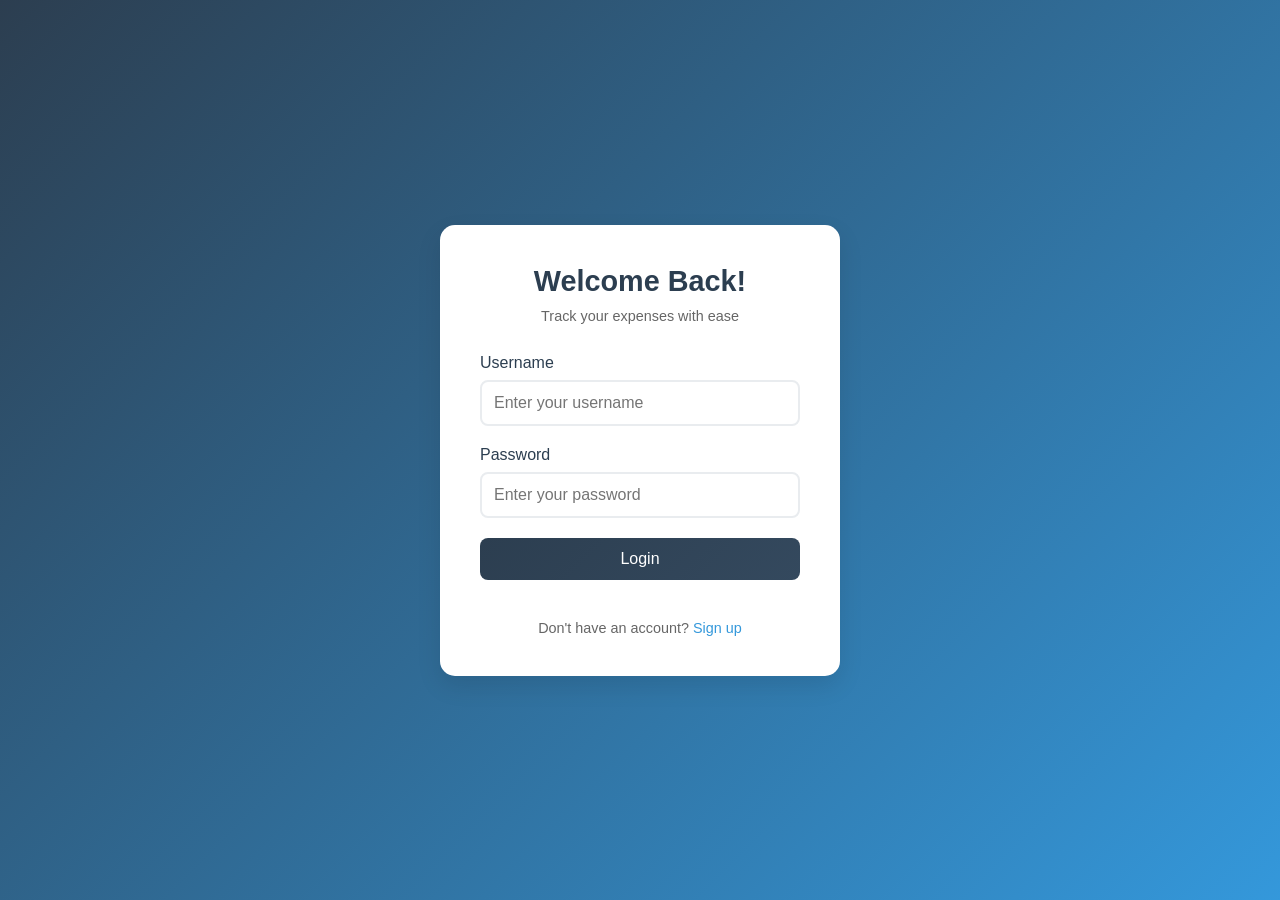
==== about.html @ 7dda6238 "initial commit" ====
<!DOCTYPE html>
<html lang="en">
<head>
    <meta charset="UTF-8">
    <meta name="viewport" content="width=device-width, initial-scale=1.0">
    <title>About - Expense Tracker</title>
    <link rel="stylesheet" href="css/style.css">
    <script src="js/check-auth.js"></script>
</head>
<body>
    <nav class="navbar">
        <div class="nav-container">
            <h2>Expense Tracker</h2>
            <ul class="nav-links">
                <li><a href="index.html"><button>Transactions</button></a></li>
                <li><a href="dashboard.html"><button>Dashboard</button></a></li>
                <li><a href="about.html" class="active"><button>About</button></a></li>
                <li><button onclick="logout()" class="logout-btn">Logout</button></li>
            </ul>
        </div>
        <div class="user-info">Welcome, <span id="username"></span></div>
    </nav>

    <div class="container">
        <h1>About This App</h1>
        <p>This Personal Expense Tracker is a lightweight, client-side app for tracking income and expenses.
           It stores data in your browser's Local Storage and provides a dashboard with charts and budget tracking.</p>
        <h3>Features</h3>
        <ul>
            <li>Add income and expense transactions with category, date and notes.</li>
            <li>View your balance, total income and expenses.</li>
            <li>Dashboard with charts for category breakdown and trends.</li>
            <li>Set a monthly budget and track progress.</li>
        </ul>
        <p>If you'd like additional features (export, sync, multi-user), tell me what you'd prefer and I can add them.</p>
    </div>
    <script>document.getElementById('username').textContent = sessionStorage.getItem('currentUser');</script>
</body>
</html>
---- css/style.css ----
* {
    margin: 0;
    padding: 0;
    box-sizing: border-box;
}

body {
    font-family: Arial, sans-serif;
    background-color: #f7f7f7;
    min-height: 100vh;
    margin: 0;
    padding: 0;
}

/* Navbar styles (transaction page) */
.navbar {
    background-color: #2c3e50;
    padding: 12px 0;
}

.nav-container {
    max-width: 1100px;
    margin: 0 auto;
    display: flex;
    justify-content: space-between;
    align-items: center;
    padding: 0 20px;
    gap: 20px;
}

.nav-container h2 {
    color: #fff;
    font-size: 1.1rem;
    margin: 0;
}

.nav-links {
    list-style: none;
    display: flex;
    gap: 12px;
    margin: 0;
    padding: 0;
    align-items: center;
}

.nav-links li {
    display: inline-block;
}

.nav-links a {
    text-decoration: none;
}

.nav-links a button {
    background: linear-gradient(180deg, #ffffff11, #ffffff06);
    color: #fff;
    border: 1px solid rgba(255,255,255,0.12);
    padding: 8px 14px;
    border-radius: 8px;
    cursor: pointer;
    font-weight: 600;
    letter-spacing: 0.2px;
    box-shadow: 0 2px 6px rgba(0,0,0,0.12);
    transition: transform 0.12s ease, background-color 0.12s ease, opacity 0.12s ease;
}

.nav-links a button:hover,
.nav-links .logout-btn:hover {
    transform: translateY(-2px);
    opacity: 0.95;
}

.logout-btn {
    background: linear-gradient(180deg, #e74c3c22, #e74c3c11);
    color: #fff;
    border: 1px solid rgba(231, 76, 60, 0.3);
    padding: 8px 14px;
    border-radius: 8px;
    cursor: pointer;
    font-weight: 600;
    letter-spacing: 0.2px;
}

.user-info {
    color: #fff;
    font-size: 0.9em;
    opacity: 0.9;
    margin-left: 20px;
}

.nav-links a.active button,
.nav-links a button.active {
    background-color: #ffffff22;
    border-color: rgba(255,255,255,0.22);
}

@media (max-width: 600px) {
    .nav-container {
        padding: 0 12px;
        gap: 8px;
    }
    .nav-links a button {
        padding: 7px 10px;
        font-size: 0.95rem;
    }
}

.container {
    width: 100%;
    max-width: 800px;
    margin: 0 auto;
    background-color: white;
    padding: 30px;
    border-radius: 10px;
    box-shadow: 0 2px 5px rgba(0, 0, 0, 0.1);
}

.form-row {
    display: grid;
    grid-template-columns: 1fr 1fr;
    gap: 20px;
    margin-bottom: 20px;
}

.form-control select,
.form-control textarea {
    width: 100%;
    padding: 10px;
    border: 1px solid #ddd;
    border-radius: 5px;
    font-size: 1rem;
}

.form-control textarea {
    height: 100px;
    resize: vertical;
}

.form-control select {
    background-color: white;
}

.category-tag {
    padding: 3px 8px;
    border-radius: 12px;
    font-size: 0.8em;
    background-color: #e8e8e8;
    color: #666;
}

.transaction-info {
    display: flex;
    flex-direction: column;
    gap: 5px;
}

.transaction-info .description {
    font-weight: 500;
}

.transaction-info .details {
    font-size: 0.9em;
    color: #666;
}

h1 {
    text-align: center;
    margin-bottom: 30px;
    color: #2c3e50;
}

.balance-container {
    text-align: center;
    margin-bottom: 30px;
}

.balance-container h2 {
    color: #666;
    margin-bottom: 10px;
}

.balance-container h3 {
    font-size: 2em;
    color: #2c3e50;
}

.summary {
    display: flex;
    justify-content: space-between;
    margin-bottom: 30px;
    padding: 20px;
    background-color: #f8f9fa;
    border-radius: 5px;
}

.income, .expenses {
    flex: 1;
    text-align: center;
}

.income h4 {
    color: #27ae60;
}

.expenses h4 {
    color: #c0392b;
}

.form-control {
    margin-bottom: 20px;
}

.form-control label {
    display: block;
    margin-bottom: 5px;
    color: #666;
}

.form-control input {
    width: 100%;
    padding: 10px;
    border: 1px solid #ddd;
    border-radius: 5px;
}

.form-control small {
    color: #666;
    font-size: 0.8em;
}

.btn {
    width: 100%;
    padding: 10px;
    background-color: #2c3e50;
    color: white;
    border: none;
    border-radius: 5px;
    cursor: pointer;
    margin-bottom: 20px;
}

.btn:hover {
    background-color: #34495e;
}

.list {
    list-style-type: none;
    padding: 0;
}

.list li {
    display: flex;
    justify-content: space-between;
    padding: 10px;
    margin-bottom: 10px;
    background-color: #f8f9fa;
    border-radius: 5px;
    border-right: 5px solid;
}

.list li.income {
    border-right-color: #27ae60;
}

.list li.expense {
    border-right-color: #c0392b;
}

.delete-btn {
    background-color: #e74c3c;
    color: white;
    border: none;
    padding: 2px 5px;
    border-radius: 3px;
    cursor: pointer;
    margin-left: 10px;
}

.transaction-container, .history-container {
    margin-bottom: 30px;
}

.history-header {
    margin-bottom: 20px;
}

.list-controls {
    display: flex;
    flex-wrap: wrap;
    gap: 15px;
    margin-top: 15px;
}

.filter-controls, .sort-controls {
    display: flex;
    gap: 10px;
}

.control-btn {
    padding: 8px 12px;
    background-color: #f8f9fa;
    border: 1px solid #ddd;
    border-radius: 5px;
    cursor: pointer;
    font-size: 0.9em;
    color: #2c3e50;
    transition: all 0.3s ease;
}

.control-btn:hover {
    background-color: #e9ecef;
    border-color: #cbd3da;
}

.control-btn.active {
    background-color: #2c3e50;
    color: white;
    border-color: #2c3e50;
}

.sort-icon {
    display: inline-block;
    margin-left: 5px;
    transition: transform 0.3s ease;
}

.sort-icon.asc {
    transform: rotate(180deg);
}

@media (max-width: 768px) {
    .list-controls {
        flex-direction: column;
        gap: 10px;
    }

    .filter-controls, .sort-controls {
        flex-direction: column;
        width: 100%;
    }

    .control-btn {
        width: 100%;
    }
}

h3 {
    margin-bottom: 15px;
    color: #2c3e50;
}
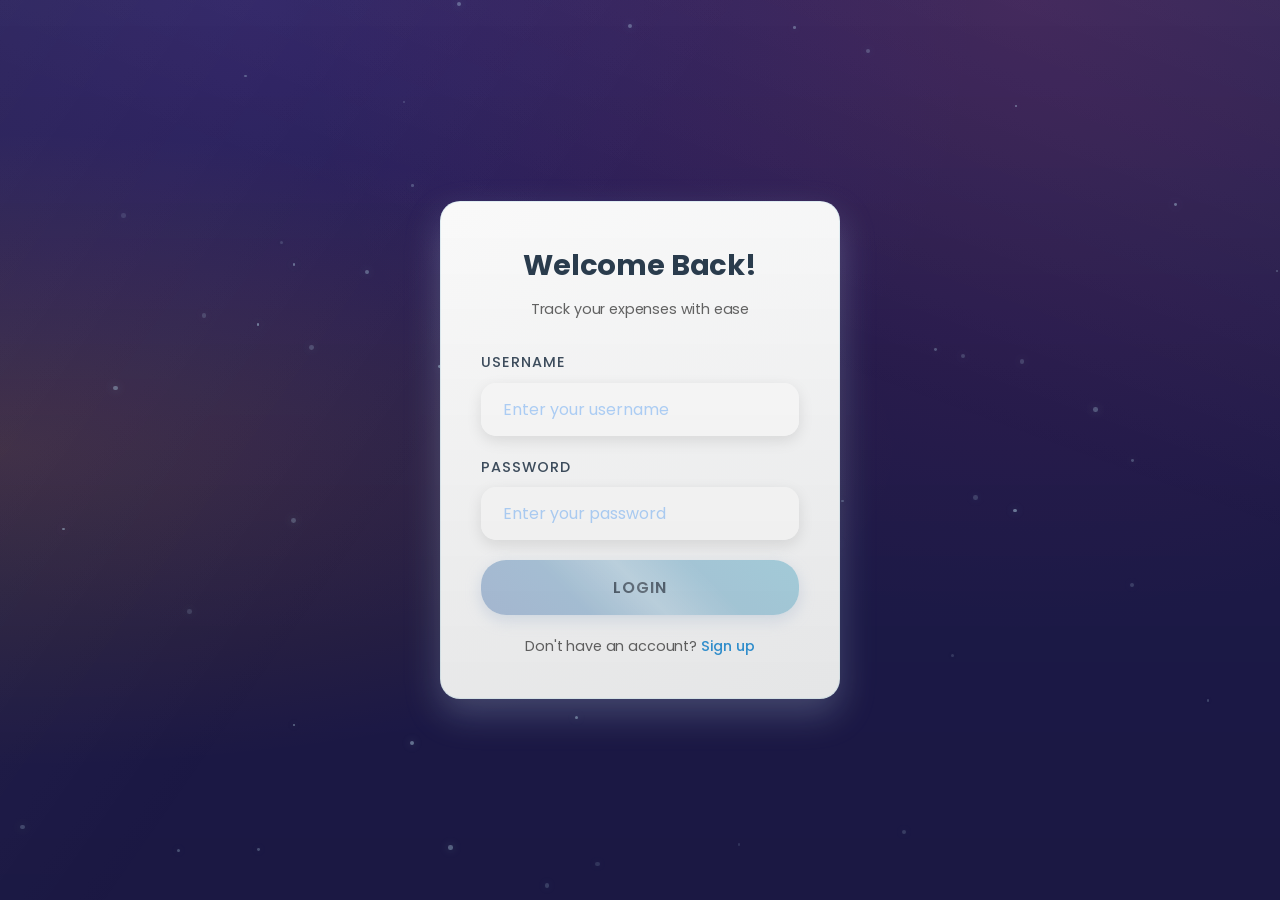
==== commit 12462622: "first commit" ====
--- a/about.html
+++ b/about.html
@@ -4,7 +4,11 @@
     <meta charset="UTF-8">
     <meta name="viewport" content="width=device-width, initial-scale=1.0">
     <title>About - Expense Tracker</title>
+    <link rel="preconnect" href="https://fonts.googleapis.com">
+    <link rel="preconnect" href="https://fonts.gstatic.com" crossorigin>
+    <link href="https://fonts.googleapis.com/css2?family=Inter:wght@400;500;600;700;800&display=swap" rel="stylesheet">
     <link rel="stylesheet" href="css/style.css">
+    <link rel="stylesheet" href="css/animations.css">
     <script src="js/check-auth.js"></script>
 </head>
 <body>
@@ -32,7 +36,6 @@
             <li>Dashboard with charts for category breakdown and trends.</li>
             <li>Set a monthly budget and track progress.</li>
         </ul>
-        <p>If you'd like additional features (export, sync, multi-user), tell me what you'd prefer and I can add them.</p>
     </div>
     <script>document.getElementById('username').textContent = sessionStorage.getItem('currentUser');</script>
 </body>
--- a/css/style.css
+++ b/css/style.css
@@ -1,21 +1,93 @@
+:root {
+    --primary: #7C3AED;
+    --primary-dark: #6D28D9;
+    --secondary: #EC4899;
+    --accent: #F59E0B;
+    --background: #1E1B4B;
+    --surface: rgba(255, 255, 255, 0.08);
+    --text: #FFFFFF;
+    --text-muted: #CBD5E1;
+    --error: #DC2626;
+    --success: #059669;
+}
+
 * {
     margin: 0;
     padding: 0;
     box-sizing: border-box;
+    -webkit-font-smoothing: antialiased;
 }
 
 body {
-    font-family: Arial, sans-serif;
-    background-color: #f7f7f7;
+    font-family: 'Inter', -apple-system, BlinkMacSystemFont, 'Segoe UI', Roboto, sans-serif;
+    background: var(--background);
+    background-image: 
+        radial-gradient(at 20% 0%, rgba(124, 58, 237, 0.15) 0px, transparent 50%),
+        radial-gradient(at 80% 0%, rgba(236, 72, 153, 0.15) 0px, transparent 50%),
+        radial-gradient(at 0% 50%, rgba(245, 158, 11, 0.15) 0px, transparent 50%);
     min-height: 100vh;
     margin: 0;
     padding: 0;
+    color: var(--text);
+    line-height: 1.6;
+    position: relative;
+    overflow-x: hidden;
+    letter-spacing: -0.01em;
 }
 
 /* Navbar styles (transaction page) */
 .navbar {
-    background-color: #2c3e50;
-    padding: 12px 0;
+    background: rgba(15, 23, 42, 0.8);
+    padding: 20px 0;
+    backdrop-filter: blur(16px);
+    -webkit-backdrop-filter: blur(16px);
+    position: sticky;
+    top: 0;
+    z-index: 1000;
+    border-bottom: 1px solid rgba(255, 255, 255, 0.1);
+    transition: all 0.3s ease;
+    box-shadow: 0 4px 30px rgba(0, 0, 0, 0.2);
+}
+
+.nav-container {
+    max-width: 1200px;
+    margin: 0 auto;
+    padding: 0 24px;
+    display: flex;
+    justify-content: space-between;
+    align-items: center;
+}
+
+.nav-container h2 {
+    color: var(--text);
+    font-weight: 700;
+    font-size: 1.5rem;
+    background: linear-gradient(to right, var(--primary), var(--secondary));
+    -webkit-background-clip: text;
+    background-clip: text;
+    -webkit-text-fill-color: transparent;
+}
+
+.navbar::before {
+    content: '';
+    position: absolute;
+    top: 0;
+    left: 0;
+    width: 100%;
+    height: 100%;
+    background: linear-gradient(90deg, 
+        rgba(147, 112, 219, 0.2),
+        rgba(72, 61, 139, 0.2),
+        rgba(147, 112, 219, 0.2)
+    );
+    background-size: 200% 100%;
+    animation: gradientSlide 5s linear infinite;
+    z-index: -1;
+}
+
+@keyframes gradientSlide {
+    0% { background-position: 100% 0; }
+    100% { background-position: -100% 0; }
 }
 
 .nav-container {
@@ -29,7 +101,7 @@
 }
 
 .nav-container h2 {
-    color: #fff;
+    color: #add8e6;
     font-size: 1.1rem;
     margin: 0;
 }
@@ -52,22 +124,41 @@
 }
 
 .nav-links a button {
-    background: linear-gradient(180deg, #ffffff11, #ffffff06);
-    color: #fff;
-    border: 1px solid rgba(255,255,255,0.12);
-    padding: 8px 14px;
-    border-radius: 8px;
+    background: var(--surface);
+    color: var(--text);
+    border: 1px solid rgba(255, 255, 255, 0.1);
+    padding: 10px 20px;
+    border-radius: 12px;
     cursor: pointer;
-    font-weight: 600;
-    letter-spacing: 0.2px;
-    box-shadow: 0 2px 6px rgba(0,0,0,0.12);
-    transition: transform 0.12s ease, background-color 0.12s ease, opacity 0.12s ease;
+    font-weight: 500;
+    font-size: 0.9rem;
+    transition: all 0.3s ease;
+    display: flex;
+    align-items: center;
+    gap: 8px;
+    letter-spacing: 0.3px;
+    backdrop-filter: blur(10px);
+}
+
+.nav-links a button:hover {
+    background: rgba(255, 255, 255, 0.15);
+    transform: translateY(-2px);
+    box-shadow: 0 8px 16px rgba(0, 0, 0, 0.2);
+}
+
+.nav-links a.active button {
+    background: linear-gradient(135deg, var(--primary), var(--primary-dark));
+    border: none;
+    color: white;
+    box-shadow: 0 8px 16px rgba(99, 102, 241, 0.2);
 }
 
 .nav-links a button:hover,
 .nav-links .logout-btn:hover {
     transform: translateY(-2px);
-    opacity: 0.95;
+    background: rgba(255, 255, 255, 0.2);
+    box-shadow: 0 0 30px rgba(66, 153, 225, 0.4);
+    border-color: rgba(255, 255, 255, 0.4);
 }
 
 .logout-btn {
@@ -82,7 +173,7 @@
 }
 
 .user-info {
-    color: #fff;
+    color: #add8e6;
     font-size: 0.9em;
     opacity: 0.9;
     margin-left: 20px;
@@ -107,12 +198,55 @@
 
 .container {
     width: 100%;
-    max-width: 800px;
-    margin: 0 auto;
-    background-color: white;
-    padding: 30px;
-    border-radius: 10px;
-    box-shadow: 0 2px 5px rgba(0, 0, 0, 0.1);
+    max-width: 1000px;
+    margin: 40px auto;
+    background: rgba(124, 58, 237, 0.05);
+    padding: 40px;
+    border-radius: 24px;
+    box-shadow: 0 0 50px rgba(124, 58, 237, 0.1);
+    border: 1px solid rgba(124, 58, 237, 0.2);
+    transition: all 0.4s cubic-bezier(0.4, 0, 0.2, 1);
+    position: relative;
+    z-index: 2;
+    color: var(--text);
+    transform-origin: center;
+    backdrop-filter: blur(20px);
+}
+
+.container::before {
+    content: '';
+    position: absolute;
+    top: -2px;
+    left: -2px;
+    right: -2px;
+    bottom: -2px;
+    background: linear-gradient(45deg, #9370DB, #483D8B, transparent, transparent);
+    border-radius: 22px;
+    z-index: -1;
+    animation: borderGlow 3s linear infinite;
+}
+
+@keyframes borderGlow {
+    0% { opacity: 0.5; }
+    50% { opacity: 1; }
+    100% { opacity: 0.5; }
+}
+
+.container::before {
+    content: '';
+    position: absolute;
+    top: 0;
+    left: 0;
+    right: 0;
+    bottom: 0;
+    background: linear-gradient(135deg, rgba(147, 197, 253, 0.2), rgba(96, 165, 250, 0.1));
+    border-radius: 20px;
+    z-index: -1;
+}
+
+.container:hover {
+    transform: translateY(-5px);
+    box-shadow: 0 15px 35px rgba(0, 0, 0, 0.15);
 }
 
 .form-row {
@@ -123,12 +257,145 @@
 }
 
 .form-control select,
-.form-control textarea {
+.form-control textarea,
+.form-control input {
     width: 100%;
+    padding: 15px 20px;
+    border: 1px solid rgba(192, 132, 252, 0.4);
+    border-radius: 15px;
+    font-size: 1rem;
+    background: rgba(192, 132, 252, 0.1);
+    transition: all 0.3s cubic-bezier(0.4, 0, 0.2, 1);
+    box-shadow: 0 2px 10px rgba(192, 132, 252, 0.15);
+    animation: fadeIn 0.5s ease-out;
+    color: #fff;
+    backdrop-filter: blur(5px);
+}
+
+.form-control select:hover,
+.form-control textarea:hover,
+.form-control input:hover {
+    border-color: rgba(147, 112, 219, 0.5);
+    box-shadow: 0 5px 15px rgba(147, 112, 219, 0.2);
+}
+
+.form-control select:focus,
+.form-control textarea:focus,
+.form-control input:focus {
+    border-color: #9370DB;
+    outline: none;
+    box-shadow: 0 5px 20px rgba(147, 112, 219, 0.3);
+    transform: translateY(-2px);
+}
+
+/* Style select options */
+.form-control select option {
+    background: #24243e;
+    color: #fff;
     padding: 10px;
-    border: 1px solid #ddd;
-    border-radius: 5px;
-    font-size: 1rem;
+}
+
+/* Custom placeholder color */
+::placeholder {
+    color: rgba(147, 197, 253, 0.7);
+}
+
+/* Label styling */
+.form-control label {
+    color: #fff;
+    font-weight: 500;
+    margin-bottom: 8px;
+    display: block;
+    text-transform: uppercase;
+    letter-spacing: 1px;
+    font-size: 0.9em;
+    animation: fadeIn 0.5s ease-out;
+    opacity: 0.9;
+}
+
+.form-control select {
+    appearance: none;
+    background-image: url("data:image/svg+xml;charset=UTF-8,%3csvg xmlns='http://www.w3.org/2000/svg' viewBox='0 0 24 24' fill='none' stroke='%23add8e6' stroke-width='2' stroke-linecap='round' stroke-linejoin='round'%3e%3cpolyline points='6 9 12 15 18 9'%3e%3c/polyline%3e%3c/svg%3e");
+    background-repeat: no-repeat;
+    background-position: right 15px center;
+    background-size: 15px;
+    cursor: pointer;
+}
+
+.form-control input:focus,
+.form-control select:focus,
+.form-control textarea:focus {
+    border-color: #add8e6;
+    box-shadow: 0 5px 15px rgba(173, 216, 230, 0.2);
+    transform: translateY(-2px);
+    outline: none;
+}
+
+.form-control label {
+    color: #2c3e50;
+    font-weight: 500;
+    margin-bottom: 8px;
+    display: block;
+    transition: all 0.3s ease;
+    animation: fadeIn 0.5s ease-out;
+}
+
+@keyframes fadeIn {
+    from {
+        opacity: 0;
+        transform: translateY(20px);
+    }
+    to {
+        opacity: 1;
+        transform: translateY(0);
+    }
+}
+
+@keyframes slideIn {
+    from {
+        opacity: 0;
+        transform: translateX(-20px);
+    }
+    to {
+        opacity: 1;
+        transform: translateX(0);
+    }
+}
+
+@keyframes pulseGlow {
+    0% {
+        box-shadow: 0 0 20px rgba(99, 102, 241, 0.2);
+    }
+    50% {
+        box-shadow: 0 0 30px rgba(99, 102, 241, 0.4);
+    }
+    100% {
+        box-shadow: 0 0 20px rgba(99, 102, 241, 0.2);
+    }
+}
+
+.fade-in {
+    animation: fadeIn 0.6s ease-out forwards;
+}
+
+.slide-in {
+    animation: slideIn 0.6s ease-out forwards;
+}
+
+.pulse {
+    animation: pulseGlow 2s infinite;
+}
+
+.form-control select:focus,
+.form-control textarea:focus {
+    border-color: #1a2a6c;
+    outline: none;
+    box-shadow: 0 0 0 4px rgba(26, 42, 108, 0.1);
+}
+
+.form-control select:hover,
+.form-control textarea:hover {
+    border-color: #b21f1f;
 }
 
 .form-control textarea {
@@ -137,15 +404,36 @@
 }
 
 .form-control select {
-    background-color: white;
+    background: rgba(147, 197, 253, 0.1);
 }
 
 .category-tag {
-    padding: 3px 8px;
-    border-radius: 12px;
+    padding: 6px 12px;
+    border-radius: 20px;
     font-size: 0.8em;
-    background-color: #e8e8e8;
-    color: #666;
+    background: linear-gradient(135deg, rgba(26, 42, 108, 0.1), rgba(178, 31, 31, 0.1));
+    color: #1a2a6c;
+    font-weight: 500;
+    letter-spacing: 0.5px;
+    text-transform: capitalize;
+    border: 1px solid rgba(26, 42, 108, 0.2);
+    transition: all 0.3s ease;
+    display: inline-flex;
+    align-items: center;
+    gap: 5px;
+}
+
+.category-tag:hover {
+    transform: translateY(-2px);
+    box-shadow: 0 3px 8px rgba(26, 42, 108, 0.1);
+    background: linear-gradient(135deg, rgba(26, 42, 108, 0.2), rgba(178, 31, 31, 0.2));
+}
+
+.category-tag::before {
+    content: '•';
+    color: #1a2a6c;
+    font-size: 1.2em;
+    line-height: 1;
 }
 
 .transaction-info {
@@ -163,47 +451,322 @@
     color: #666;
 }
 
+.container {
+    display: flex;
+    flex-direction: column;
+    align-items: center;
+}
+
 h1 {
     text-align: center;
-    margin-bottom: 30px;
-    color: #2c3e50;
+    margin: 0 auto 35px;
+    font-size: 2.75em;
+    font-weight: 800;
+    position: relative;
+    padding: 20px 0;
+    animation: fadeInDown 0.8s ease-out;
+    letter-spacing: -0.03em;
+    line-height: 1.2;
+    background: linear-gradient(to right, #1E1B4B, #7C3AED);
+    -webkit-background-clip: text;
+    background-clip: text;
+    -webkit-text-fill-color: transparent;
+    text-shadow: 0 4px 12px rgba(124, 58, 237, 0.3);
+    width: auto;
+}
+
+h1::after {
+    content: '';
+    position: absolute;
+    bottom: 0;
+    left: 50%;
+    transform: translateX(-50%);
+    width: 100px;
+    height: 3px;
+    background: linear-gradient(90deg, #b0c4de, #add8e6);
+    border-radius: 2px;
+}
+
+@keyframes fadeInDown {
+    from {
+        opacity: 0;
+        transform: translateY(-20px);
+    }
+    to {
+        opacity: 1;
+        transform: translateY(0);
+    }
+}
+
+@keyframes gradientFlow {
+    0% { background-position: 0% 50%; }
+    50% { background-position: 100% 50%; }
+    100% { background-position: 0% 50%; }
+}
+
+@keyframes pulseGlow {
+    0% { box-shadow: 0 0 5px rgba(179, 217, 255, 0.5); }
+    50% { box-shadow: 0 0 20px rgba(179, 217, 255, 0.8); }
+    100% { box-shadow: 0 0 5px rgba(179, 217, 255, 0.5); }
+}
+
+@keyframes floatAnimation {
+    0% { transform: translateY(0px); }
+    50% { transform: translateY(-10px); }
+    100% { transform: translateY(0px); }
+}
+
+/* About page specific styles */
+.container h3 {
+    color: #483D8B;
+    margin: 25px 0 15px;
+    font-size: 1.8em;
+}
+
+.container p {
+    color: #4A5568;
+    line-height: 1.8;
+    margin-bottom: 20px;
+    font-size: 1.1em;
+}
+
+.container ul {
+    color: #4A5568;
+    padding-left: 20px;
+    margin-bottom: 20px;
+}
+
+.container ul li {
+    margin-bottom: 10px;
+    line-height: 1.6;
 }
 
 .balance-container {
     text-align: center;
-    margin-bottom: 30px;
+    margin: 30px auto 50px;
+    padding: 40px;
+    background: linear-gradient(135deg, var(--primary), var(--secondary));
+    border-radius: 28px;
+    box-shadow: 0 20px 40px rgba(124, 58, 237, 0.3);
+    max-width: 700px;
+    position: relative;
+    overflow: hidden;
+    color: white;
+    border: 1px solid rgba(255, 255, 255, 0.1);
+}
+
+.balance-container::before {
+    content: '';
+    position: absolute;
+    top: 0;
+    left: 0;
+    right: 0;
+    bottom: 0;
+    background: linear-gradient(rgba(255, 255, 255, 0.1), rgba(255, 255, 255, 0));
+    pointer-events: none;
 }
 
 .balance-container h2 {
-    color: #666;
-    margin-bottom: 10px;
+    font-size: 1.25rem;
+    font-weight: 500;
+    opacity: 0.9;
+    margin-bottom: 16px;
 }
 
 .balance-container h3 {
-    font-size: 2em;
-    color: #2c3e50;
+    font-size: 3.5rem;
+    font-weight: 700;
+    margin: 0;
+    letter-spacing: -1px;
+    text-shadow: 0 2px 10px rgba(0, 0, 0, 0.2);
+}
+
+@keyframes floatIn {
+    from {
+        opacity: 0;
+        transform: translateY(-20px);
+    }
+    to {
+        opacity: 1;
+        transform: translateY(0);
+    }
+}
+
+.balance-container::before {
+    content: '';
+    position: absolute;
+    top: -50%;
+    left: -50%;
+    width: 200%;
+    height: 200%;
+    background: radial-gradient(circle, rgba(255,255,255,0.2) 0%, transparent 60%);
+    animation: shine 8s linear infinite;
+}
+
+@keyframes shine {
+    from {
+        transform: rotate(0deg);
+    }
+    to {
+        transform: rotate(360deg);
+    }
+}
+
+.balance-container h2 {
+    color: #1a2a6c;
+    margin-bottom: 15px;
+    font-size: 1.4em;
+    font-weight: 600;
+    text-transform: uppercase;
+    letter-spacing: 2px;
+    position: relative;
+    display: inline-block;
+}
+
+.balance-container h2::after {
+    content: '';
+    position: absolute;
+    bottom: -5px;
+    left: 50%;
+    transform: translateX(-50%);
+    width: 50px;
+    height: 3px;
+    background: linear-gradient(90deg, #1a2a6c, #b21f1f);
+    border-radius: 2px;
+}
+
+.balance-container h3 {
+    font-size: 3.5em;
+    background: linear-gradient(45deg, #1a2a6c, #b21f1f);
+    -webkit-background-clip: text;
+    background-clip: text;
+    color: transparent;
+    text-shadow: 2px 2px 4px rgba(0,0,0,0.1);
+    font-weight: 700;
+    margin-top: 10px;
+    transition: transform 0.3s ease;
+}
+
+.balance-container:hover h3 {
+    transform: scale(1.05);
 }
 
 .summary {
-    display: flex;
-    justify-content: space-between;
-    margin-bottom: 30px;
-    padding: 20px;
-    background-color: #f8f9fa;
-    border-radius: 5px;
+    display: grid;
+    grid-template-columns: 1fr 1fr;
+    gap: 30px;
+    margin-bottom: 40px;
+    padding: 0;
+    animation: fadeInScale 0.8s ease-out;
+}
+
+@keyframes fadeInScale {
+    from {
+        opacity: 0;
+        transform: scale(0.95);
+    }
+    to {
+        opacity: 1;
+        transform: scale(1);
+    }
 }
 
 .income, .expenses {
-    flex: 1;
     text-align: center;
+    padding: 25px;
+    border-radius: 20px;
+    position: relative;
+    overflow: hidden;
+    transition: all 0.3s ease;
+}
+
+.income {
+    background: linear-gradient(135deg, rgba(5, 150, 105, 0.2), rgba(16, 185, 129, 0.1));
+    border: 2px solid rgba(5, 150, 105, 0.3);
+    backdrop-filter: blur(8px);
+    animation: cardHover 0.3s ease forwards;
+    transition: all 0.3s ease;
+}
+
+.expenses {
+    background: linear-gradient(135deg, rgba(220, 38, 38, 0.2), rgba(239, 68, 68, 0.1));
+    border: 2px solid rgba(220, 38, 38, 0.3);
+    backdrop-filter: blur(8px);
+    animation: cardHover 0.3s ease forwards;
+    transition: all 0.3s ease;
+}
+
+.income::before, .expenses::before {
+    content: '';
+    position: absolute;
+    top: 0;
+    left: -100%;
+    width: 100%;
+    height: 100%;
+    background: linear-gradient(
+        90deg,
+        transparent,
+        rgba(255, 255, 255, 0.2),
+        transparent
+    );
+    transition: 0.5s;
+}
+
+.income:hover::before, .expenses:hover::before {
+    left: 100%;
+}
+
+.income h4, .expenses h4 {
+    font-size: 1.2em;
+    margin-bottom: 15px;
+    text-transform: uppercase;
+    letter-spacing: 1px;
+    position: relative;
+    display: inline-block;
 }
 
 .income h4 {
-    color: #27ae60;
+    color: #4ADE80;
+    font-size: 1.2em;
+    text-transform: uppercase;
+    letter-spacing: 1px;
+    text-shadow: 0 2px 4px rgba(0, 0, 0, 0.1);
 }
 
 .expenses h4 {
-    color: #c0392b;
+    color: #FB7185;
+    font-size: 1.2em;
+    text-transform: uppercase;
+    letter-spacing: 1px;
+    text-shadow: 0 2px 4px rgba(0, 0, 0, 0.1);
+}
+
+.income p, .expenses p {
+    font-size: 2.5em;
+    font-weight: 700;
+    margin: 10px 0;
+    transition: all 0.3s ease;
+    text-shadow: 2px 2px 4px rgba(0, 0, 0, 0.2);
+    color: #ffffff;
+}
+
+.income:hover p, .expenses:hover p {
+    transform: scale(1.1);
+}
+
+.income p {
+    color: #4ADE80;
+    text-shadow: 0 0 20px rgba(74, 222, 128, 0.4);
+}
+
+.expenses p {
+    color: #FF6B6B;
+    text-shadow: 0 0 20px rgba(255, 107, 107, 0.4);
+}
+
+.income:hover, .expenses:hover {
+    transform: translateY(-5px);
+    box-shadow: 0 10px 20px rgba(0,0,0,0.1);
 }
 
 .form-control {
@@ -218,9 +781,32 @@
 
 .form-control input {
     width: 100%;
-    padding: 10px;
-    border: 1px solid #ddd;
-    border-radius: 5px;
+    padding: 16px;
+    border: 1px solid rgba(124, 58, 237, 0.2);
+    border-radius: 14px;
+    font-size: 0.95em;
+    transition: all 0.3s cubic-bezier(0.4, 0, 0.2, 1);
+    background: rgba(124, 58, 237, 0.05);
+    color: var(--text);
+    box-shadow: 0 0 20px rgba(124, 58, 237, 0.1);
+    backdrop-filter: blur(10px);
+}
+
+.form-control input:focus {
+    border-color: #93C5FD;
+    box-shadow: 0 0 0 4px rgba(147, 197, 253, 0.2);
+    transform: translateY(-2px);
+}
+
+.form-control input:hover {
+    border-color: #93C5FD;
+    background: rgba(255, 255, 255, 1);
+}
+
+.form-control input:focus {
+    border-color: #add8e6;
+    outline: none;
+    box-shadow: 0 0 0 4px rgba(173, 216, 230, 0.2);
 }
 
 .form-control small {
@@ -229,18 +815,77 @@
 }
 
 .btn {
-    width: 100%;
-    padding: 10px;
-    background-color: #2c3e50;
+    padding: 14px 28px;
+    background: linear-gradient(135deg, var(--primary), var(--secondary));
     color: white;
     border: none;
-    border-radius: 5px;
+    border-radius: 12px;
     cursor: pointer;
-    margin-bottom: 20px;
+    font-weight: 600;
+    font-size: 0.95rem;
+    letter-spacing: 0.3px;
+    transition: all 0.3s ease;
+    box-shadow: 0 8px 16px rgba(124, 58, 237, 0.2);
+    display: inline-flex;
+    align-items: center;
+    justify-content: center;
+    gap: 8px;
+    position: relative;
+    overflow: hidden;
+}
+
+.btn::before {
+    content: '';
+    position: absolute;
+    top: 0;
+    left: -100%;
+    width: 100%;
+    height: 100%;
+    background: linear-gradient(
+        120deg,
+        transparent,
+        rgba(255, 255, 255, 0.2),
+        transparent
+    );
+    transition: 0.5s;
+}
+
+.btn:hover::before {
+    left: 100%;
 }
 
 .btn:hover {
-    background-color: #34495e;
+    transform: translateY(-2px);
+    box-shadow: 0 12px 20px rgba(99, 102, 241, 0.3);
+}
+
+.btn:hover {
+    transform: translateY(-2px);
+    box-shadow: 0 5px 15px rgba(26, 42, 108, 0.4);
+}
+
+.btn:active {
+    transform: translateY(0);
+}
+
+.btn::after {
+    content: '';
+    position: absolute;
+    top: 0;
+    left: -100%;
+    width: 100%;
+    height: 100%;
+    background: linear-gradient(
+        90deg,
+        transparent,
+        rgba(255, 255, 255, 0.2),
+        transparent
+    );
+    transition: 0.5s;
+}
+
+.btn:hover::after {
+    left: 100%;
 }
 
 .list {
@@ -251,33 +896,161 @@
 .list li {
     display: flex;
     justify-content: space-between;
-    padding: 10px;
-    margin-bottom: 10px;
-    background-color: #f8f9fa;
-    border-radius: 5px;
-    border-right: 5px solid;
+    padding: 20px;
+    margin-bottom: 16px;
+    background: rgba(255, 255, 255, 0.98);
+    border-radius: 16px;
+    box-shadow: 0 4px 20px rgba(0, 0, 0, 0.06);
+    transition: all 0.3s cubic-bezier(0.4, 0, 0.2, 1);
+    border: 1px solid rgba(22, 28, 36, 0.08);
+    transform-origin: center;
+    cursor: pointer;
+    backdrop-filter: blur(20px);
+}
+
+.list li:hover {
+    transform: translateX(5px);
+    box-shadow: 0 5px 15px rgba(0, 0, 0, 0.1);
 }
 
 .list li.income {
-    border-right-color: #27ae60;
+    border: none;
+    background: linear-gradient(to right, rgba(46, 204, 113, 0.15), rgba(46, 204, 113, 0.05));
+    position: relative;
+    box-shadow: 0 4px 12px rgba(46, 204, 113, 0.1);
 }
 
 .list li.expense {
-    border-right-color: #c0392b;
+    border: none;
+    background: linear-gradient(to right, rgba(231, 76, 60, 0.15), rgba(231, 76, 60, 0.05));
+    position: relative;
+    box-shadow: 0 4px 12px rgba(231, 76, 60, 0.1);
+}
+
+.list li.income::before {
+    content: '';
+    position: absolute;
+    left: 0;
+    top: 0;
+    height: 100%;
+    width: 4px;
+    background: linear-gradient(to bottom, #27ae60, rgba(39, 174, 96, 0.5));
+    border-radius: 4px 0 0 4px;
+}
+
+.list li.expense::before {
+    content: '';
+    position: absolute;
+    left: 0;
+    top: 0;
+    height: 100%;
+    width: 4px;
+    background: linear-gradient(to bottom, #c0392b, rgba(192, 57, 43, 0.5));
+    border-radius: 4px 0 0 4px;
+}
+
+.list li .amount {
+    font-weight: 600;
+    font-size: 1.1em;
+    padding: 5px 10px;
+    border-radius: 8px;
+    min-width: 100px;
+    text-align: right;
+}
+
+.list li.income .amount {
+    color: #27ae60;
+    background: rgba(39, 174, 96, 0.1);
+}
+
+.list li.expense .amount {
+    color: #c0392b;
+    background: rgba(192, 57, 43, 0.1);
 }
 
 .delete-btn {
-    background-color: #e74c3c;
+    background: linear-gradient(45deg, #e74c3c, #c0392b);
     color: white;
     border: none;
-    padding: 2px 5px;
-    border-radius: 3px;
+    padding: 8px 12px;
+    border-radius: 8px;
     cursor: pointer;
-    margin-left: 10px;
+    margin-left: 15px;
+    transition: all 0.3s ease;
+    font-size: 0.9em;
+    display: flex;
+    align-items: center;
+    justify-content: center;
+    opacity: 0.8;
+}
+
+.delete-btn:hover {
+    opacity: 1;
+    transform: translateY(-2px);
+    box-shadow: 0 3px 8px rgba(231, 76, 60, 0.3);
+}
+
+.delete-btn::before {
+    content: '×';
+    font-size: 1.2em;
+    font-weight: bold;
+    margin-right: 2px;
 }
 
 .transaction-container, .history-container {
-    margin-bottom: 30px;
+    margin-bottom: 40px;
+    padding: 30px;
+    background: rgba(124, 58, 237, 0.08);
+    border-radius: 25px;
+    box-shadow: 0 15px 35px rgba(124, 58, 237, 0.15);
+    border: 1px solid rgba(124, 58, 237, 0.2);
+    transition: all 0.3s ease;
+    animation: slideUp 0.8s ease-out;
+    backdrop-filter: blur(10px);
+}
+
+@keyframes slideUp {
+    from {
+        opacity: 0;
+        transform: translateY(30px);
+    }
+    to {
+        opacity: 1;
+        transform: translateY(0);
+    }
+}
+
+.transaction-container:hover, .history-container:hover {
+    transform: translateY(-5px);
+    box-shadow: 0 15px 35px rgba(0,0,0,0.15);
+}
+
+.transaction-container h3, .history-container h3, .container h3 {
+    font-size: 1.8em;
+    margin: 0 auto 25px;
+    text-align: center;
+    position: relative;
+    padding-bottom: 15px;
+    width: 100%;
+    background: linear-gradient(to right, #1E1B4B, #7C3AED);
+    -webkit-background-clip: text;
+    background-clip: text;
+    -webkit-text-fill-color: transparent;
+    font-weight: 700;
+    text-shadow: 0 4px 12px rgba(124, 58, 237, 0.2);
+}
+
+.transaction-container h3::after, .history-container h3::after, .container h3::after {
+    content: '';
+    position: absolute;
+    bottom: 0;
+    left: 50%;
+    transform: translateX(-50%);
+    width: 100px;
+    height: 3px;
+    background: linear-gradient(90deg, #7C3AED, #EC4899);
+    border-radius: 2px;
+    box-shadow: 0 0 10px rgba(124, 58, 237, 0.3);
 }
 
 .history-header {
@@ -286,25 +1059,32 @@
 
 .list-controls {
     display: flex;
-    flex-wrap: wrap;
+    align-items: center;
+    justify-content: flex-start;
     gap: 15px;
     margin-top: 15px;
+    flex-wrap: nowrap;
+    overflow-x: auto;
+    padding-bottom: 5px;
 }
 
 .filter-controls, .sort-controls {
     display: flex;
     gap: 10px;
+    flex-shrink: 0;
 }
 
 .control-btn {
     padding: 8px 12px;
-    background-color: #f8f9fa;
-    border: 1px solid #ddd;
+    white-space: nowrap;
+    background: rgba(147, 197, 253, 0.1);
+    border: 1px solid rgba(147, 197, 253, 0.2);
     border-radius: 5px;
     cursor: pointer;
     font-size: 0.9em;
-    color: #2c3e50;
+    color: #93C5FD;
     transition: all 0.3s ease;
+    backdrop-filter: blur(5px);
 }
 
 .control-btn:hover {
@@ -313,9 +1093,10 @@
 }
 
 .control-btn.active {
-    background-color: #2c3e50;
-    color: white;
-    border-color: #2c3e50;
+    background: rgba(147, 197, 253, 0.3);
+    color: #93C5FD;
+    border-color: rgba(147, 197, 253, 0.4);
+    box-shadow: 0 0 15px rgba(147, 197, 253, 0.2);
 }
 
 .sort-icon {
@@ -330,17 +1111,19 @@
 
 @media (max-width: 768px) {
     .list-controls {
-        flex-direction: column;
-        gap: 10px;
+        overflow-x: auto;
+        -webkit-overflow-scrolling: touch;
+        padding-bottom: 10px;
+        margin-bottom: -10px;
     }
 
     .filter-controls, .sort-controls {
-        flex-direction: column;
-        width: 100%;
+        flex-shrink: 0;
     }
 
     .control-btn {
-        width: 100%;
+        font-size: 0.9em;
+        padding: 8px 10px;
     }
 }
 
--- a/css/animations.css
+++ b/css/animations.css
@@ -0,0 +1,378 @@
+/* Animations and Enhanced Styles */
+@import url('https://fonts.googleapis.com/css2?family=Poppins:wght@300;400;500;600;700&display=swap');
+
+/* Base styles */
+* {
+    font-family: 'Poppins', sans-serif;
+}
+
+/* Animated Background with Multiple Effects */
+body {
+    margin: 0;
+    min-height: 100vh;
+    background: #0f0c29;
+    background: linear-gradient(to right, #24243e, #302b63, #0f0c29);
+    position: relative;
+    overflow-x: hidden;
+}
+
+/* Animated floating bubbles */
+body::before {
+    content: '';
+    position: fixed;
+    top: 0;
+    left: 0;
+    width: 100%;
+    height: 100%;
+    background: radial-gradient(circle at 50% 50%, rgba(255, 255, 255, 0.1) 0%, transparent 50%);
+    animation: shine 15s infinite;
+    z-index: 0;
+}
+
+/* Glowing orbs */
+.orb {
+    position: fixed;
+    border-radius: 50%;
+    filter: blur(80px);
+    opacity: 0.5;
+    pointer-events: none;
+    z-index: 0;
+}
+
+.orb-1 {
+    width: 300px;
+    height: 300px;
+    background: rgba(147, 112, 219, 0.3);
+    top: -100px;
+    right: -100px;
+    animation: floatOrb 20s infinite alternate;
+}
+
+.orb-2 {
+    width: 250px;
+    height: 250px;
+    background: rgba(72, 61, 139, 0.3);
+    bottom: -50px;
+    left: -50px;
+    animation: floatOrb 15s infinite alternate-reverse;
+}
+
+@keyframes floatOrb {
+    0% { transform: translate(0, 0) rotate(0deg); }
+    33% { transform: translate(50px, 50px) rotate(120deg); }
+    66% { transform: translate(-30px, 20px) rotate(240deg); }
+    100% { transform: translate(20px, -30px) rotate(360deg); }
+}
+
+@keyframes shine {
+    0%, 100% { transform: scale(1); opacity: 0.3; }
+    50% { transform: scale(1.2); opacity: 0.5; }
+}
+
+/* Add a subtle mesh gradient overlay */
+body::before {
+    content: '';
+    position: fixed;
+    top: 0;
+    left: 0;
+    width: 100%;
+    height: 100%;
+    background: 
+        radial-gradient(circle at 0% 0%, rgba(255,255,255,0.2) 0%, transparent 30%),
+        radial-gradient(circle at 100% 100%, rgba(255,255,255,0.2) 0%, transparent 30%);
+    pointer-events: none;
+    z-index: 1;
+}
+
+body::before {
+    content: '';
+    position: fixed;
+    top: 0;
+    left: 0;
+    width: 100%;
+    height: 100%;
+    background: 
+        radial-gradient(circle at 20% 30%, rgba(173, 216, 230, 0.15) 0%, transparent 10%),
+        radial-gradient(circle at 80% 70%, rgba(221, 221, 221, 0.1) 0%, transparent 10%),
+        radial-gradient(circle at 40% 60%, rgba(176, 196, 222, 0.15) 0%, transparent 8%),
+        radial-gradient(circle at 60% 40%, rgba(211, 211, 211, 0.1) 0%, transparent 8%);
+    animation: sparkle 10s linear infinite;
+    pointer-events: none;
+}
+
+body::after {
+    content: '';
+    position: fixed;
+    top: 0;
+    left: 0;
+    width: 100%;
+    height: 100%;
+    background: url("data:image/svg+xml,%3Csvg width='100' height='100' viewBox='0 0 100 100' xmlns='http://www.w3.org/2000/svg'%3E%3Cpath d='M11 18c3.866 0 7-3.134 7-7s-3.134-7-7-7-7 3.134-7 7 3.134 7 7 7zm48 25c3.866 0 7-3.134 7-7s-3.134-7-7-7-7 3.134-7 7 3.134 7 7 7zm-43-7c1.657 0 3-1.343 3-3s-1.343-3-3-3-3 1.343-3 3 1.343 3 3 3zm63 31c1.657 0 3-1.343 3-3s-1.343-3-3-3-3 1.343-3 3 1.343 3 3 3zM34 90c1.657 0 3-1.343 3-3s-1.343-3-3-3-3 1.343-3 3 1.343 3 3 3zm56-76c1.657 0 3-1.343 3-3s-1.343-3-3-3-3 1.343-3 3 1.343 3 3 3zM12 86c2.21 0 4-1.79 4-4s-1.79-4-4-4-4 1.79-4 4 1.79 4 4 4zm28-65c2.21 0 4-1.79 4-4s-1.79-4-4-4-4 1.79-4 4 1.79 4 4 4zm23-11c2.76 0 5-2.24 5-5s-2.24-5-5-5-5 2.24-5 5 2.24 5 5 5zm-6 60c2.21 0 4-1.79 4-4s-1.79-4-4-4-4 1.79-4 4 1.79 4 4 4zm29 22c2.76 0 5-2.24 5-5s-2.24-5-5-5-5 2.24-5 5 2.24 5 5 5zM32 63c2.76 0 5-2.24 5-5s-2.24-5-5-5-5 2.24-5 5 2.24 5 5 5zm57-13c2.76 0 5-2.24 5-5s-2.24-5-5-5-5 2.24-5 5 2.24 5 5 5zm-9-21c1.105 0 2-.895 2-2s-.895-2-2-2-2 .895-2 2 .895 2 2 2zM60 91c1.105 0 2-.895 2-2s-.895-2-2-2-2 .895-2 2 .895 2 2 2zM35 41c1.105 0 2-.895 2-2s-.895-2-2-2-2 .895-2 2 .895 2 2 2zM12 60c1.105 0 2-.895 2-2s-.895-2-2-2-2 .895-2 2 .895 2 2 2z' fill='rgba(255,255,255,0.03)' fill-opacity='0.03' fill-rule='evenodd'/%3E%3C/svg%3E"),
+        linear-gradient(to bottom, transparent, rgba(0, 0, 0, 0.2));
+    opacity: 0.5;
+    pointer-events: none;
+}
+
+/* Floating particles */
+.particles {
+    position: fixed;
+    top: 0;
+    left: 0;
+    width: 100%;
+    height: 100%;
+    pointer-events: none;
+    z-index: 0;
+}
+
+.particle {
+    position: absolute;
+    width: 4px;
+    height: 4px;
+    background: linear-gradient(135deg, rgba(176, 196, 222, 0.8), rgba(173, 216, 230, 0.8));
+    border-radius: 50%;
+    animation: float 6s infinite;
+    box-shadow: 0 0 10px rgba(173, 216, 230, 0.5);
+}
+
+@keyframes sparkle {
+    0%, 100% { opacity: 0.8; }
+    50% { opacity: 0.4; }
+}
+
+@keyframes float {
+    0%, 100% {
+        transform: translateY(0) translateX(0);
+        opacity: 0;
+    }
+    25% {
+        opacity: 0.5;
+    }
+    50% {
+        transform: translateY(-100px) translateX(100px);
+        opacity: 1;
+    }
+    75% {
+        opacity: 0.5;
+    }
+}
+
+@keyframes gradientBG {
+    0% {
+        background-position: 0% 50%;
+    }
+    50% {
+        background-position: 100% 50%;
+    }
+    100% {
+        background-position: 0% 50%;
+    }
+}
+
+@keyframes gradientBG {
+    0% { background-position: 0% 50%; }
+    50% { background-position: 100% 50%; }
+    100% { background-position: 0% 50%; }
+}
+
+/* Floating Animation for Cards */
+.balance-container, .transaction-container, .history-container {
+    animation: float 6s ease-in-out infinite;
+    backdrop-filter: blur(10px);
+    background: rgba(255, 255, 255, 0.95);
+}
+
+.container {
+    backdrop-filter: blur(10px);
+    background: rgba(255, 255, 255, 0.95);
+}
+
+@keyframes float {
+    0% { transform: translateY(0px); }
+    50% { transform: translateY(-5px); }
+    100% { transform: translateY(0px); }
+}
+
+/* Glowing effect for buttons */
+.btn, .auth-btn {
+    position: relative;
+    overflow: hidden;
+    background: linear-gradient(45deg, #b0c4de, #add8e6);
+    border: none;
+    color: #2c3e50;
+    padding: 15px 30px;
+    border-radius: 25px;
+    font-weight: 600;
+    letter-spacing: 1px;
+    text-transform: uppercase;
+    transition: all 0.3s ease;
+    box-shadow: 0 5px 15px rgba(176, 196, 222, 0.4);
+}
+
+.btn:hover, .auth-btn:hover {
+    transform: translateY(-3px);
+    box-shadow: 0 8px 25px rgba(221, 36, 118, 0.6);
+}
+
+.btn::after, .auth-btn::after {
+    content: '';
+    position: absolute;
+    top: -50%;
+    left: -50%;
+    width: 200%;
+    height: 200%;
+    background: linear-gradient(
+        transparent,
+        rgba(255, 255, 255, 0.3),
+        transparent
+    );
+    transform: rotate(45deg);
+    animation: glowingEffect 3s linear infinite;
+}
+
+@keyframes glowingEffect {
+    0% { transform: rotate(45deg) translateX(-100%); }
+    100% { transform: rotate(45deg) translateX(100%); }
+}
+
+/* Animated input fields */
+.form-control input, .form-control select, .form-control textarea {
+    border: 2px solid transparent;
+    background: rgba(255, 255, 255, 0.9);
+    border-radius: 15px;
+    padding: 12px 20px;
+    transition: all 0.3s ease;
+    box-shadow: 0 5px 15px rgba(0, 0, 0, 0.1);
+}
+
+.form-control input:focus, .form-control select:focus, .form-control textarea:focus {
+    border-color: #DD2476;
+    transform: translateY(-2px);
+    box-shadow: 0 8px 25px rgba(221, 36, 118, 0.2);
+}
+
+/* Animated list items */
+.list li {
+    animation: slideIn 0.5s ease-out;
+    transition: all 0.3s ease;
+    border: none;
+    background: rgba(255, 255, 255, 0.9);
+    backdrop-filter: blur(5px);
+    margin-bottom: 15px;
+    padding: 20px;
+    border-radius: 15px;
+    box-shadow: 0 5px 15px rgba(0, 0, 0, 0.1);
+}
+
+@keyframes slideIn {
+    from {
+        opacity: 0;
+        transform: translateX(-50px);
+    }
+    to {
+        opacity: 1;
+        transform: translateX(0);
+    }
+}
+
+.list li:hover {
+    transform: scale(1.02) translateX(10px);
+    box-shadow: 0 8px 25px rgba(0, 0, 0, 0.15);
+}
+
+/* Animated balance display */
+#balance {
+    font-size: 3em;
+    background: linear-gradient(45deg, #b0c4de, #add8e6);
+    -webkit-background-clip: text;
+    background-clip: text;
+    color: transparent;
+    animation: balancePulse 2s ease-in-out infinite;
+    text-shadow: 2px 2px 4px rgba(0, 0, 0, 0.1);
+}
+
+@keyframes balancePulse {
+    0% { transform: scale(1); }
+    50% { transform: scale(1.05); }
+    100% { transform: scale(1); }
+}
+
+/* Enhanced navbar */
+.navbar {
+    background: rgba(255, 255, 255, 0.1);
+    backdrop-filter: blur(10px);
+    border-bottom: 1px solid rgba(255, 255, 255, 0.2);
+}
+
+@keyframes slideDown {
+    from {
+        transform: translateY(-100%);
+    }
+    to {
+        transform: translateY(0);
+    }
+}
+
+/* Animated category tags */
+.category-tag {
+    background: linear-gradient(45deg, #FF512F, #DD2476);
+    color: white;
+    padding: 8px 15px;
+    border-radius: 20px;
+    font-size: 0.9em;
+    font-weight: 500;
+    animation: tagPulse 2s infinite;
+}
+
+@keyframes tagPulse {
+    0% { box-shadow: 0 0 0 0 rgba(221, 36, 118, 0.4); }
+    70% { box-shadow: 0 0 0 10px rgba(221, 36, 118, 0); }
+    100% { box-shadow: 0 0 0 0 rgba(221, 36, 118, 0); }
+}
+
+/* Delete button animation */
+.delete-btn {
+    background: linear-gradient(45deg, #FF512F, #DD2476);
+    color: white;
+    border: none;
+    width: 30px;
+    height: 30px;
+    border-radius: 50%;
+    display: flex;
+    align-items: center;
+    justify-content: center;
+    transition: all 0.3s ease;
+}
+
+.delete-btn:hover {
+    transform: rotate(90deg) scale(1.2);
+    box-shadow: 0 0 15px rgba(221, 36, 118, 0.5);
+}
+
+/* Summary cards animation */
+.income, .expenses {
+    position: relative;
+    overflow: hidden;
+    border-radius: 20px;
+    padding: 25px;
+    background: rgba(255, 255, 255, 0.9);
+}
+
+@keyframes cardFloat {
+    0% { transform: translateY(0px); }
+    50% { transform: translateY(-10px); }
+    100% { transform: translateY(0px); }
+}
+
+/* Loading spinner animation */
+.loading-spinner {
+    width: 40px;
+    height: 40px;
+    border: 4px solid rgba(255, 255, 255, 0.3);
+    border-radius: 50%;
+    border-top-color: #DD2476;
+    animation: spin 1s ease-in-out infinite;
+}
+
+@keyframes spin {
+    to { transform: rotate(360deg); }
+}
